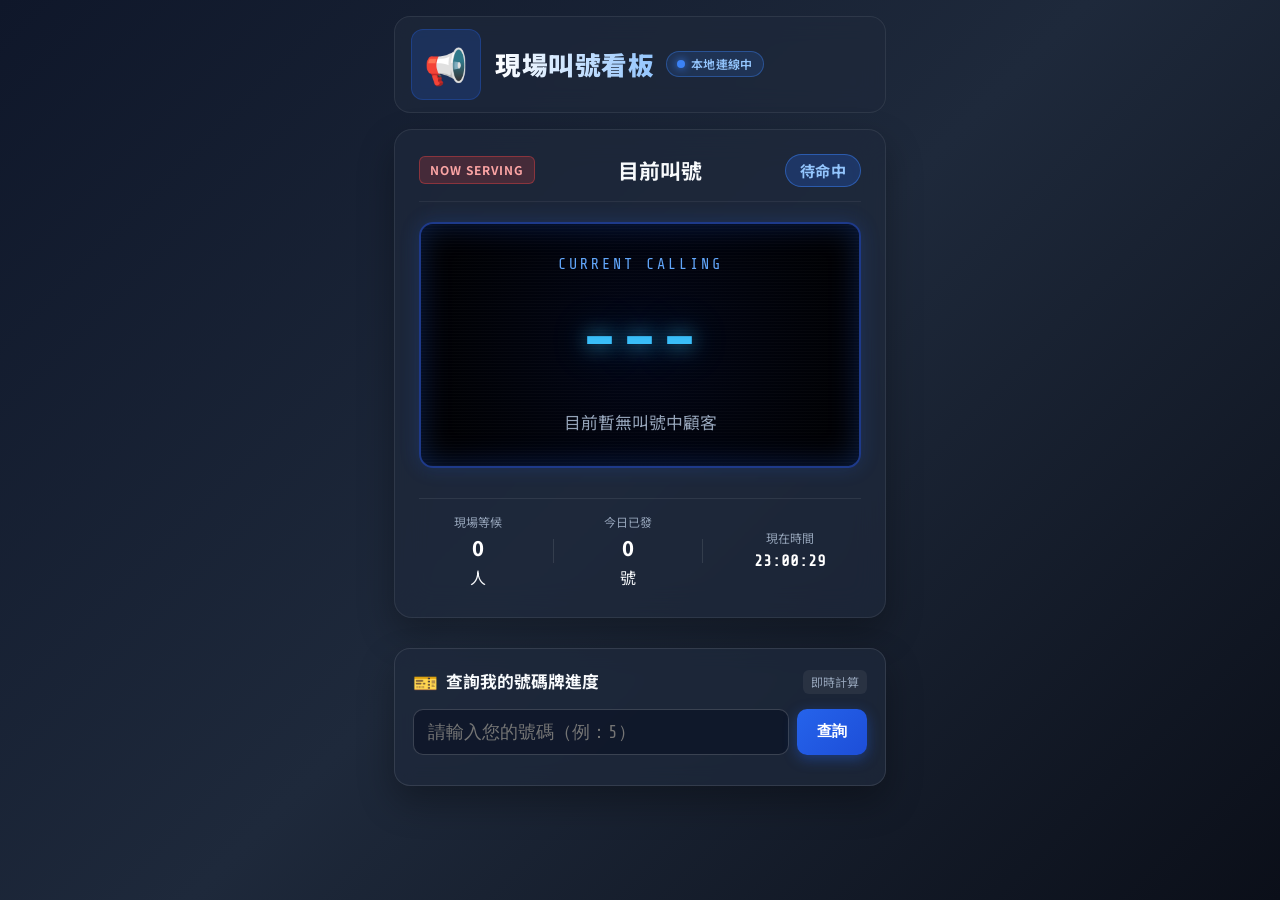
==== index.html @ e1ebf1fd "clean(ui): rename to 發號碼牌, remove customer audio, and clean footer" ====
<!DOCTYPE html>
<html lang="zh-TW">
<head>
  <meta charset="UTF-8">
  <meta name="viewport" content="width=device-width, initial-scale=1.0, maximum-scale=1.0, user-scalable=no">
  <meta http-equiv="Cache-Control" content="no-cache, no-store, must-revalidate">
  <meta http-equiv="Pragma" content="no-cache">
  <meta http-equiv="Expires" content="0">
  <title>現場叫號看板</title>
  <link rel="stylesheet" href="style.css?v=2.7">
  <link rel="preconnect" href="https://fonts.googleapis.com">
  <link rel="preconnect" href="https://fonts.gstatic.com" crossorigin>
  <link href="https://fonts.googleapis.com/css2?family=Noto+Sans+TC:wght@400;500;700;900&family=Share+Tech+Mono&display=swap" rel="stylesheet">
</head>
<body class="customer-mobile-page">
  <div class="mobile-app-container">
    <!-- 頂部手機資訊列 -->
    <header class="mobile-header">
      <div class="brand">
        <span class="icon">📢</span>
        <div>
          <div class="brand-title-wrap">
            <h1>現場叫號看板</h1>
            <span class="cloud-sync-badge local" id="cloudSyncBadge"><span class="dot"></span> 連線中</span>
          </div>
        </div>
      </div>
    </header>

    <main class="mobile-main">
      <!-- 現場叫號看板 (Now Serving) -->
      <section class="card display-card mobile-display-card">
        <div class="card-header">
          <span class="badge pulse">NOW SERVING</span>
          <h2>目前叫號</h2>
          <span id="activeCounterBadge" class="counter-pill">1 號櫃檯</span>
        </div>

        <div class="display-board">
          <div class="label-current">CURRENT CALLING</div>
          <div class="calling-number-wrap">
            <span id="currentNumberDisplay" class="calling-number">---</span>
          </div>
          <div class="display-subtext" id="displaySubtext">目前暫無叫號中顧客</div>
        </div>

        <div class="queue-stats-row">
          <div class="stat-pill">
            <span class="stat-p-label">現場等候</span>
            <span class="stat-p-val" id="waitingCountDisplay">0</span>
            <span class="stat-p-unit">人</span>
          </div>
          <div class="stat-p-divider"></div>
          <div class="stat-pill">
            <span class="stat-p-label">今日已發</span>
            <span class="stat-p-val" id="totalIssuedDisplay">0</span>
            <span class="stat-p-unit">號</span>
          </div>
          <div class="stat-p-divider"></div>
          <div class="stat-pill">
            <span class="stat-p-label">現在時間</span>
            <span class="stat-p-val font-mono" id="liveClock">00:00:00</span>
          </div>
        </div>
      </section>

      <!-- 顧客輸入自己的號碼牌，即時計算前面還差幾個人 -->
      <section class="card my-check-card" style="margin-top: 14px; padding: 18px; border-radius: 16px; background: rgba(30, 41, 59, 0.75); backdrop-filter: blur(10px); border: 1.5px solid rgba(255, 255, 255, 0.1);">
        <div style="display: flex; align-items: center; justify-content: space-between; margin-bottom: 12px;">
          <div style="display: flex; align-items: center; gap: 8px;">
            <span style="font-size: 1.25rem;">🎫</span>
            <h3 style="font-size: 1.05rem; font-weight: 700; color: #f8fafc; margin: 0;">查詢我的號碼牌進度</h3>
          </div>
          <span style="font-size: 0.75rem; color: #94a3b8; background: rgba(255,255,255,0.06); padding: 3px 8px; border-radius: 6px;">即時計算</span>
        </div>

        <div style="display: flex; gap: 8px; margin-bottom: 12px;">
          <input type="number" id="myNumberInput" placeholder="請輸入您的號碼（例：5）" min="1" max="999"
            style="flex: 1; padding: 12px 14px; border-radius: 10px; border: 1.5px solid rgba(255, 255, 255, 0.18); background: rgba(15, 23, 42, 0.85); color: #fff; font-size: 1.1rem; font-family: 'Share Tech Mono', monospace; outline: none; box-sizing: border-box;">
          <button id="checkMyNumberBtn" class="pill-btn highlight-link" style="padding: 0 20px; font-weight: 700; font-size: 0.95rem; white-space: nowrap; border-radius: 10px; background: #2563eb; color: #fff; border: none; cursor: pointer;">
            查詢
          </button>
          <button id="clearMyNumberBtn" class="pill-btn hidden" style="padding: 0 12px; font-size: 0.85rem; white-space: nowrap; border-radius: 10px; background: rgba(255,255,255,0.1); color: #94a3b8; border: none; cursor: pointer;">
            清除
          </button>
        </div>

        <!-- 計算結果即時顯示區 -->
        <div id="myResultBox" class="hidden" style="border-radius: 12px; padding: 14px 16px; text-align: center; transition: all 0.25s ease;">
          <div id="myResultMainText" style="font-size: 1.2rem; font-weight: 900; margin-bottom: 4px; letter-spacing: 0.5px;"></div>
          <div id="myResultSubText" style="font-size: 0.85rem; opacity: 0.9;"></div>
        </div>
      </section>
    </main>
  </div>

  <script src="config.js?v=2.7"></script>
  <script src="shared.js?v=2.7"></script>
  <script src="customer.js?v=2.7"></script>
</body>
</html>
---- style.css ----
/* 全域樣式與變數 */
:root {
  --primary: #2563eb;
  --primary-hover: #1d4ed8;
  --primary-glow: rgba(37, 99, 235, 0.4);
  --success: #10b981;
  --success-hover: #059669;
  --success-glow: rgba(16, 185, 129, 0.3);
  --warning: #f59e0b;
  --danger: #ef4444;
  --danger-hover: #dc2626;
  --bg-gradient: linear-gradient(135deg, #0f172a 0%, #1e293b 50%, #0b0f19 100%);
  --card-bg: rgba(30, 41, 59, 0.7);
  --card-border: rgba(255, 255, 255, 0.08);
  --text-main: #f8fafc;
  --text-muted: #94a3b8;
  --border-radius: 18px;
  --transition: all 0.25s cubic-bezier(0.4, 0, 0.2, 1);
  --font-sans: 'Noto Sans TC', system-ui, -apple-system, sans-serif;
  --font-digital: 'Share Tech Mono', monospace;
}

* {
  box-sizing: border-box;
  margin: 0;
  padding: 0;
}

body {
  font-family: var(--font-sans);
  background: var(--bg-gradient);
  background-attachment: fixed;
  color: var(--text-main);
  min-height: 100vh;
  display: flex;
  flex-direction: column;
  line-height: 1.5;
  -webkit-font-smoothing: antialiased;
}

.app-container {
  max-width: 1200px;
  margin: 0 auto;
  width: 100%;
  padding: 24px;
  display: flex;
  flex-direction: column;
  gap: 24px;
}

/* 頂部導航 */
.header {
  display: flex;
  justify-content: space-between;
  align-items: center;
  flex-wrap: wrap;
  gap: 16px;
  padding: 16px 24px;
  background: var(--card-bg);
  backdrop-filter: blur(12px);
  border-radius: var(--border-radius);
  border: 1px solid var(--card-border);
  box-shadow: 0 10px 25px rgba(0, 0, 0, 0.25);
}

.brand {
  display: flex;
  align-items: center;
  gap: 14px;
}

.brand .icon {
  font-size: 2.2rem;
  background: rgba(37, 99, 235, 0.2);
  padding: 8px 12px;
  border-radius: 12px;
  border: 1px solid rgba(37, 99, 235, 0.3);
}

.brand h1 {
  font-size: 1.6rem;
  font-weight: 900;
  letter-spacing: 0.5px;
  background: linear-gradient(90deg, #ffffff, #93c5fd);
  -webkit-background-clip: text;
  -webkit-text-fill-color: transparent;
}

.brand .subtitle {
  font-size: 0.85rem;
  color: var(--text-muted);
}

.header-controls {
  display: flex;
  align-items: center;
  gap: 10px;
  flex-wrap: wrap;
}

.pill-btn {
  background: rgba(255, 255, 255, 0.08);
  border: 1px solid rgba(255, 255, 255, 0.12);
  color: var(--text-main);
  padding: 8px 16px;
  border-radius: 9999px;
  font-size: 0.9rem;
  font-weight: 500;
  cursor: pointer;
  display: inline-flex;
  align-items: center;
  gap: 6px;
  transition: var(--transition);
}

.pill-btn:hover {
  background: rgba(255, 255, 255, 0.16);
  transform: translateY(-2px);
}

.pill-btn.active {
  background: rgba(37, 99, 235, 0.3);
  border-color: rgba(96, 165, 250, 0.5);
  color: #93c5fd;
}

.pill-btn.danger {
  color: #fca5a5;
  border-color: rgba(239, 68, 68, 0.3);
}

.pill-btn.danger:hover {
  background: rgba(239, 68, 68, 0.2);
}

/* 主儀表板卡片網格 */
.dashboard-grid {
  display: grid;
  grid-template-columns: 1.2fr 1fr;
  gap: 24px;
}

@media (max-width: 860px) {
  .dashboard-grid {
    grid-template-columns: 1fr;
  }
}

.card {
  background: var(--card-bg);
  backdrop-filter: blur(16px);
  border: 1px solid var(--card-border);
  border-radius: var(--border-radius);
  padding: 24px;
  box-shadow: 0 16px 36px rgba(0, 0, 0, 0.3);
  display: flex;
  flex-direction: column;
}

.card-header {
  display: flex;
  align-items: center;
  justify-content: space-between;
  margin-bottom: 20px;
  border-bottom: 1px solid rgba(255, 255, 255, 0.06);
  padding-bottom: 14px;
}

.card-header h2 {
  font-size: 1.3rem;
  font-weight: 700;
}

.badge {
  font-size: 0.75rem;
  font-weight: 700;
  padding: 4px 10px;
  border-radius: 6px;
  letter-spacing: 1px;
}

.badge.pulse {
  background: rgba(239, 68, 68, 0.2);
  color: #fca5a5;
  border: 1px solid rgba(239, 68, 68, 0.4);
  animation: pulse 2s infinite;
}

.badge.info {
  background: rgba(59, 130, 246, 0.2);
  color: #93c5fd;
  border: 1px solid rgba(59, 130, 246, 0.4);
}

@keyframes pulse {
  0%, 100% { opacity: 1; transform: scale(1); }
  50% { opacity: 0.7; transform: scale(0.96); }
}

.counter-select-wrap {
  display: flex;
  align-items: center;
  gap: 6px;
  font-size: 0.9rem;
  color: var(--text-muted);
}

.counter-select-wrap select {
  background: rgba(15, 23, 42, 0.8);
  border: 1px solid rgba(255, 255, 255, 0.15);
  color: #fff;
  padding: 4px 10px;
  border-radius: 8px;
  font-size: 0.85rem;
  outline: none;
  cursor: pointer;
}

/* 核心 2: 叫號大看板 */
.display-board {
  background: radial-gradient(circle at center, #020617 0%, #000000 100%);
  border: 2px solid #1e3a8a;
  box-shadow: inset 0 0 30px rgba(37, 99, 235, 0.3), 0 0 20px rgba(37, 99, 235, 0.2);
  border-radius: 14px;
  padding: 30px 20px;
  text-align: center;
  margin-bottom: 20px;
  position: relative;
  overflow: hidden;
}

.display-board::after {
  content: "";
  position: absolute;
  top: 0; left: 0; right: 0; bottom: 0;
  background: repeating-linear-gradient(
    0deg,
    rgba(255, 255, 255, 0.02) 0px,
    rgba(255, 255, 255, 0.02) 1px,
    transparent 1px,
    transparent 3px
  );
  pointer-events: none;
}

.label-current {
  font-family: var(--font-digital);
  font-size: 0.95rem;
  color: #60a5fa;
  letter-spacing: 3px;
  margin-bottom: 6px;
}

.calling-number-wrap {
  display: flex;
  align-items: center;
  justify-content: center;
  min-height: 120px;
}

.calling-number {
  font-family: var(--font-digital);
  font-size: 5.5rem;
  font-weight: 900;
  color: #38bdf8;
  text-shadow: 0 0 20px rgba(56, 189, 248, 0.8), 0 0 40px rgba(56, 189, 248, 0.4);
  letter-spacing: 4px;
  transition: transform 0.2s ease;
}

.calling-number.flash {
  animation: numFlash 0.6s ease;
}

@keyframes numFlash {
  0% { transform: scale(0.8); opacity: 0.2; }
  50% { transform: scale(1.15); color: #fbbf24; text-shadow: 0 0 30px #fbbf24; }
  100% { transform: scale(1); opacity: 1; }
}

.display-subtext {
  font-size: 1.05rem;
  color: #94a3b8;
  margin-top: 8px;
}

.display-subtext.highlight {
  color: #34d399;
  font-weight: 700;
}

.call-actions {
  display: grid;
  grid-template-columns: 1fr 1.3fr 1.5fr;
  gap: 12px;
  margin-top: auto;
}

.action-btn {
  padding: 12px 14px;
  border-radius: 12px;
  font-size: 1rem;
  font-weight: 700;
  cursor: pointer;
  border: none;
  transition: var(--transition);
  display: flex;
  align-items: center;
  justify-content: center;
  gap: 6px;
}

.action-btn:hover {
  transform: translateY(-2px);
}

.action-btn.primary {
  background: linear-gradient(135deg, #2563eb, #1d4ed8);
  color: #fff;
  box-shadow: 0 4px 15px var(--primary-glow);
}

.action-btn.primary:hover {
  box-shadow: 0 6px 20px rgba(37, 99, 235, 0.6);
}

.action-btn.secondary {
  background: rgba(255, 255, 255, 0.08);
  color: var(--text-main);
  border: 1px solid rgba(255, 255, 255, 0.12);
}

.action-btn.repeat {
  background: linear-gradient(135deg, #d97706, #b45309);
  color: #fff;
}

/* 核心 1: 取號卡片 */
.live-clock {
  font-family: var(--font-digital);
  color: #38bdf8;
  font-size: 1.1rem;
}

.ticket-action-box {
  text-align: center;
  padding: 10px 0 20px;
}

.ticket-tip {
  color: var(--text-muted);
  font-size: 0.95rem;
  margin-bottom: 14px;
}

.btn-take-ticket {
  width: 100%;
  background: linear-gradient(135deg, #10b981 0%, #059669 100%);
  color: #ffffff;
  border: none;
  border-radius: 16px;
  padding: 24px 20px;
  cursor: pointer;
  display: flex;
  flex-direction: column;
  align-items: center;
  justify-content: center;
  box-shadow: 0 10px 28px var(--success-glow);
  transition: var(--transition);
  position: relative;
  overflow: hidden;
}

.btn-take-ticket::before {
  content: "";
  position: absolute;
  top: 0; left: -100%;
  width: 50%; height: 100%;
  background: linear-gradient(90deg, transparent, rgba(255,255,255,0.25), transparent);
  transform: skewX(-25deg);
  transition: 0.6s;
}

.btn-take-ticket:hover::before {
  left: 150%;
}

.btn-take-ticket:hover {
  transform: translateY(-3px) scale(1.02);
  box-shadow: 0 14px 34px rgba(16, 185, 129, 0.5);
}

.btn-take-ticket:active {
  transform: translateY(1px) scale(0.98);
}

.btn-take-ticket .btn-icon {
  font-size: 2.8rem;
  margin-bottom: 4px;
}

.btn-take-ticket .btn-text {
  font-size: 1.6rem;
  font-weight: 900;
  letter-spacing: 2px;
}

.btn-take-ticket .btn-subtext {
  font-size: 0.75rem;
  font-weight: 500;
  opacity: 0.85;
  letter-spacing: 1px;
}

/* 最近取號小票預覽 */
.last-ticket-preview {
  margin-top: auto;
  display: flex;
  gap: 16px;
  align-items: center;
  background: rgba(15, 23, 42, 0.6);
  border: 1px solid rgba(255, 255, 255, 0.08);
  border-radius: 14px;
  padding: 14px 18px;
}

.ticket-stub {
  background: #ffffff;
  color: #0f172a;
  border-radius: 10px;
  padding: 10px 14px;
  text-align: center;
  min-width: 110px;
  box-shadow: 0 4px 12px rgba(0, 0, 0, 0.2);
  position: relative;
}

.stub-header {
  font-size: 0.65rem;
  font-weight: 700;
  color: #059669;
}

.stub-number {
  font-family: var(--font-digital);
  font-size: 2.2rem;
  font-weight: 900;
  color: #0f172a;
  line-height: 1.1;
}

.stub-time {
  font-size: 0.7rem;
  color: #64748b;
}

.queue-summary {
  display: flex;
  flex: 1;
  justify-content: space-around;
  text-align: center;
}

.stat-item .stat-label {
  display: block;
  font-size: 0.8rem;
  color: var(--text-muted);
}

.stat-item .stat-val {
  font-size: 1.8rem;
  font-weight: 900;
  color: #f8fafc;
}

/* 核心 3: 等候與處理清單 */
.queue-section {
  background: var(--card-bg);
  backdrop-filter: blur(16px);
  border: 1px solid var(--card-border);
  border-radius: var(--border-radius);
  padding: 24px;
  box-shadow: 0 16px 36px rgba(0, 0, 0, 0.3);
}

.section-title-bar {
  display: flex;
  justify-content: space-between;
  align-items: center;
  flex-wrap: wrap;
  gap: 16px;
  border-bottom: 1px solid rgba(255, 255, 255, 0.08);
  padding-bottom: 16px;
  margin-bottom: 20px;
}

.section-title-bar h3 {
  font-size: 1.3rem;
  font-weight: 700;
}

.section-hint {
  font-size: 0.9rem;
  color: var(--text-muted);
  margin-top: 4px;
}

.highlight-text {
  color: #34d399;
  text-decoration: underline;
  text-underline-offset: 3px;
}

.filter-tabs {
  display: flex;
  background: rgba(15, 23, 42, 0.7);
  padding: 4px;
  border-radius: 12px;
  border: 1px solid rgba(255, 255, 255, 0.08);
}

.tab-btn {
  background: transparent;
  border: none;
  color: var(--text-muted);
  padding: 8px 16px;
  border-radius: 8px;
  font-size: 0.9rem;
  font-weight: 600;
  cursor: pointer;
  transition: var(--transition);
}

.tab-btn.active {
  background: var(--primary);
  color: #fff;
  box-shadow: 0 4px 12px var(--primary-glow);
}

/* 號碼卡片網格 */
.queue-grid {
  display: grid;
  grid-template-columns: repeat(auto-fill, minmax(210px, 1fr));
  gap: 16px;
}

/* 號碼卡片 (核心重點：可點擊完成) */
.ticket-item-card {
  background: linear-gradient(135deg, rgba(30, 41, 59, 0.9) 0%, rgba(15, 23, 42, 0.9) 100%);
  border: 2px solid rgba(255, 255, 255, 0.1);
  border-radius: 14px;
  padding: 16px;
  cursor: pointer;
  position: relative;
  transition: var(--transition);
  display: flex;
  flex-direction: column;
  box-shadow: 0 6px 16px rgba(0, 0, 0, 0.2);
  user-select: none;
}

.ticket-item-card:hover {
  transform: translateY(-4px) scale(1.02);
  border-color: var(--success);
  box-shadow: 0 10px 24px rgba(16, 185, 129, 0.25);
}

.ticket-item-card:active {
  transform: scale(0.98);
}

/* 當前叫號中的卡片高亮 */
.ticket-item-card.is-current {
  border-color: #38bdf8;
  background: linear-gradient(135deg, rgba(30, 58, 138, 0.5) 0%, rgba(15, 23, 42, 0.9) 100%);
  box-shadow: 0 0 20px rgba(56, 189, 248, 0.35);
}

.ticket-item-card.is-current .ticket-badge-current {
  display: inline-block;
}

.ticket-badge-current {
  display: none;
  position: absolute;
  top: 10px;
  right: 10px;
  background: #0284c7;
  color: #fff;
  font-size: 0.7rem;
  font-weight: 700;
  padding: 2px 8px;
  border-radius: 999px;
  letter-spacing: 0.5px;
}

.card-num-row {
  display: flex;
  align-items: baseline;
  justify-content: space-between;
  margin-bottom: 8px;
}

.item-num {
  font-family: var(--font-digital);
  font-size: 2.6rem;
  font-weight: 900;
  color: #f8fafc;
  line-height: 1;
}

.item-wait-badge {
  font-size: 0.75rem;
  color: #fbbf24;
  background: rgba(251, 191, 36, 0.12);
  border: 1px solid rgba(251, 191, 36, 0.3);
  padding: 3px 8px;
  border-radius: 6px;
}

.item-time-info {
  font-size: 0.8rem;
  color: var(--text-muted);
  margin-bottom: 14px;
}

.click-to-finish-btn {
  margin-top: auto;
  width: 100%;
  padding: 8px 10px;
  background: rgba(16, 185, 129, 0.15);
  color: #34d399;
  border: 1px dashed rgba(16, 185, 129, 0.4);
  border-radius: 8px;
  font-size: 0.85rem;
  font-weight: 700;
  text-align: center;
  transition: var(--transition);
  display: flex;
  align-items: center;
  justify-content: center;
  gap: 6px;
}

.ticket-item-card:hover .click-to-finish-btn {
  background: var(--success);
  color: #ffffff;
  border-style: solid;
}

/* 空列表提示 */
.empty-notice {
  text-align: center;
  padding: 48px 20px;
  color: var(--text-muted);
}

.empty-notice .empty-icon {
  font-size: 3rem;
  margin-bottom: 12px;
}

/* 已完成表格 */
.hidden {
  display: none !important;
}

.completed-table-wrap {
  overflow-x: auto;
}

.completed-table {
  width: 100%;
  border-collapse: collapse;
  text-align: left;
}

.completed-table th {
  background: rgba(15, 23, 42, 0.7);
  color: var(--text-muted);
  font-size: 0.85rem;
  padding: 12px 16px;
  font-weight: 600;
}

.completed-table td {
  padding: 14px 16px;
  border-bottom: 1px solid rgba(255, 255, 255, 0.05);
  font-size: 0.95rem;
}

.completed-table tr:hover td {
  background: rgba(255, 255, 255, 0.02);
}

.num-tag {
  font-family: var(--font-digital);
  font-size: 1.3rem;
  font-weight: 700;
  color: #34d399;
}

.undo-btn {
  background: rgba(255, 255, 255, 0.08);
  border: 1px solid rgba(255, 255, 255, 0.15);
  color: #cbd5e1;
  padding: 4px 10px;
  border-radius: 6px;
  font-size: 0.8rem;
  cursor: pointer;
  transition: var(--transition);
}

.undo-btn:hover {
  background: rgba(59, 130, 246, 0.3);
  color: #93c5fd;
  border-color: #3b82f6;
}

/* 彈窗樣式 */
.modal-overlay {
  position: fixed;
  top: 0; left: 0; right: 0; bottom: 0;
  background: rgba(0, 0, 0, 0.7);
  backdrop-filter: blur(8px);
  display: flex;
  align-items: center;
  justify-content: center;
  z-index: 1000;
  animation: fadeIn 0.2s ease;
}

.modal-card {
  background: #ffffff;
  color: #0f172a;
  border-radius: 20px;
  padding: 32px 40px;
  text-align: center;
  max-width: 360px;
  width: 90%;
  box-shadow: 0 20px 50px rgba(0, 0, 0, 0.5);
  animation: popUp 0.3s cubic-bezier(0.175, 0.885, 0.32, 1.275);
}

.modal-number {
  font-family: var(--font-digital);
  font-size: 4.5rem;
  font-weight: 900;
  color: #0f172a;
  margin: 10px 0;
  letter-spacing: 2px;
}

.modal-desc {
  font-size: 1rem;
  color: #64748b;
}

.modal-meta {
  font-size: 0.9rem;
  color: #059669;
  font-weight: 600;
  margin-bottom: 20px;
}

.modal-btn {
  background: #0f172a;
  color: #ffffff;
  border: none;
  padding: 12px 28px;
  border-radius: 10px;
  font-size: 1rem;
  font-weight: 700;
  cursor: pointer;
  width: 100%;
}

.modal-btn:hover {
  background: #1e293b;
}

@keyframes fadeIn {
  from { opacity: 0; }
  to { opacity: 1; }
}

@keyframes popUp {
  from { transform: scale(0.8); opacity: 0; }
  to { transform: scale(1); opacity: 1; }
}

/* 頁尾 */
.footer {
  text-align: center;
  padding: 16px;
  font-size: 0.85rem;
  color: var(--text-muted);
  border-top: 1px solid rgba(255, 255, 255, 0.05);
}

/* =======================================================
 * 分離顧客端與管理端專屬樣式 (Customer & Admin Separate Styles)
 * ======================================================= */

/* 亮色突顯按鈕與連結 */
.highlight-link {
  background: linear-gradient(135deg, #2563eb, #1d4ed8) !important;
  color: #ffffff !important;
  border-color: #3b82f6 !important;
  text-decoration: none;
  box-shadow: 0 4px 14px rgba(37, 99, 235, 0.4);
}

.highlight-link:hover {
  background: linear-gradient(135deg, #1d4ed8, #1e40af) !important;
  transform: translateY(-2px);
  box-shadow: 0 6px 20px rgba(37, 99, 235, 0.6);
}

/* 櫃檯徽章 */
.counter-badge-wrap {
  display: flex;
  align-items: center;
}

.counter-pill {
  background: rgba(37, 99, 235, 0.25);
  border: 1px solid rgba(59, 130, 246, 0.5);
  color: #93c5fd;
  font-size: 0.95rem;
  font-weight: 700;
  padding: 4px 14px;
  border-radius: 9999px;
  letter-spacing: 0.5px;
}

.customer-board-footer {
  margin-top: 16px;
  padding-top: 14px;
  border-top: 1px dashed rgba(255, 255, 255, 0.1);
  text-align: center;
}

.footer-tip {
  font-size: 0.88rem;
  color: #94a3b8;
  letter-spacing: 0.3px;
}

/* 顧客端唯讀卡片 */
.ticket-item-card.customer-view {
  cursor: default;
  transform: none !important;
}

.ticket-item-card.customer-view:hover {
  border-color: var(--card-border);
  box-shadow: 0 4px 15px rgba(0, 0, 0, 0.15);
}

.ticket-item-card.customer-view.is-current {
  border-color: #3b82f6;
  box-shadow: 0 0 20px rgba(37, 99, 235, 0.35);
}

.customer-card-status {
  margin-top: 10px;
  font-size: 0.85rem;
  font-weight: 600;
  color: #60a5fa;
  text-align: center;
  padding: 6px;
  background: rgba(37, 99, 235, 0.1);
  border-radius: 8px;
}

.ticket-item-card.customer-view.is-current .customer-card-status {
  color: #34d399;
  background: rgba(16, 185, 129, 0.15);
  animation: pulse 1.5s infinite;
}

/* 管理端頂部數據條 */
.admin-stats-bar {
  display: grid;
  grid-template-columns: repeat(auto-fit, minmax(200px, 1fr));
  gap: 16px;
}

.stat-badge-card {
  background: var(--card-bg);
  backdrop-filter: blur(12px);
  border: 1px solid var(--card-border);
  border-radius: 14px;
  padding: 16px 20px;
  display: flex;
  align-items: baseline;
  gap: 8px;
  position: relative;
  overflow: hidden;
}

.stat-badge-card::before {
  content: '';
  position: absolute;
  left: 0; top: 0; bottom: 0;
  width: 5px;
}

.stat-badge-card.waiting-stat::before { background: #3b82f6; }
.stat-badge-card.issued-stat::before { background: #f59e0b; }
.stat-badge-card.completed-stat::before { background: #10b981; }

.stat-badge-title {
  font-size: 0.85rem;
  color: var(--text-muted);
  font-weight: 500;
  flex: 1;
}

.stat-badge-num {
  font-family: var(--font-digital);
  font-size: 2.2rem;
  font-weight: 900;
  color: #ffffff;
}

.stat-badge-unit {
  font-size: 0.85rem;
  color: var(--text-muted);
}

/* 管理端叫號操作台 */
.admin-calling-card {
  display: flex;
  flex-direction: column;
}

.admin-calling-body {
  display: grid;
  grid-template-columns: 1fr 1fr;
  gap: 24px;
  align-items: center;
  padding: 24px 0 10px;
}

@media (max-width: 800px) {
  .admin-calling-body {
    grid-template-columns: 1fr;
  }
}

.admin-num-box {
  background: rgba(15, 23, 42, 0.8);
  border: 1px solid rgba(255, 255, 255, 0.08);
  border-radius: 16px;
  padding: 24px;
  text-align: center;
}

.admin-status-text {
  margin-top: 10px;
  font-size: 0.95rem;
  color: var(--text-muted);
}

.admin-status-text.active {
  color: #60a5fa;
  font-weight: 600;
}

.admin-actions-grid {
  display: grid;
  grid-template-columns: 1fr 1fr;
  gap: 14px;
}

.simple-three-actions {
  display: grid;
  grid-template-columns: repeat(3, 1fr);
  gap: 16px;
}

.action-btn.primary-issue {
  background: linear-gradient(135deg, #2563eb, #1d4ed8);
  color: #ffffff;
  border: 1px solid rgba(255, 255, 255, 0.2);
  padding: 16px 12px;
  cursor: pointer;
  border-radius: 12px;
  transition: all 0.25s ease;
}

.action-btn.primary-issue:hover {
  background: linear-gradient(135deg, #1d4ed8, #1e40af);
  box-shadow: 0 0 20px rgba(37, 99, 235, 0.5);
  transform: translateY(-2px);
}

.action-btn.repeat {
  background: linear-gradient(135deg, #d97706, #b45309);
  color: #ffffff;
  border: 1px solid rgba(255, 255, 255, 0.2);
  padding: 16px 12px;
  cursor: pointer;
  border-radius: 12px;
  transition: all 0.25s ease;
}

.action-btn.repeat:hover {
  background: linear-gradient(135deg, #b45309, #92400e);
  box-shadow: 0 0 20px rgba(217, 119, 6, 0.5);
  transform: translateY(-2px);
}

.action-btn.call-next-accent {
  background: linear-gradient(135deg, #10b981, #059669);
  color: #ffffff;
  font-weight: 800;
  border: 1px solid rgba(255, 255, 255, 0.25);
  padding: 16px 12px;
  cursor: pointer;
  border-radius: 12px;
  transition: all 0.25s ease;
}

.action-btn.call-next-accent:hover {
  background: linear-gradient(135deg, #059669, #047857);
  box-shadow: 0 0 24px rgba(16, 185, 129, 0.6);
  transform: translateY(-2px);
}

.action-btn .btn-title {
  display: block;
  font-size: 1.25rem;
  font-weight: 800;
  margin-bottom: 2px;
}

.action-btn .btn-sub {
  display: block;
  font-size: 0.8rem;
  opacity: 0.85;
}

@media (max-width: 768px) {
  .simple-three-actions {
    grid-template-columns: 1fr;
  }
}

/* 管理端等候卡片操作按鈕 */
.admin-card-actions {
  display: grid;
  grid-template-columns: 1fr 1fr;
  gap: 8px;
  margin-top: 12px;
}

.call-this-btn {
  background: rgba(245, 158, 11, 0.15);
  border: 1px solid rgba(245, 158, 11, 0.4);
  color: #fbbf24;
  padding: 8px 10px;
  border-radius: 8px;
  font-size: 0.85rem;
  font-weight: 700;
  cursor: pointer;
  transition: var(--transition);
}

.call-this-btn:hover {
  background: #f59e0b;
  color: #0f172a;
}

.ticket-item-card.admin-interactive {
  cursor: pointer;
}

.ticket-item-card.admin-interactive:hover {
  border-color: rgba(16, 185, 129, 0.5);
  box-shadow: 0 6px 20px rgba(16, 185, 129, 0.2);
}

/* 標題與即時同步燈號 */
.brand-title-wrap {
  display: flex;
  align-items: center;
  gap: 12px;
  flex-wrap: wrap;
}

.cloud-sync-badge {
  display: inline-flex;
  align-items: center;
  gap: 6px;
  padding: 3px 10px;
  border-radius: 9999px;
  font-size: 0.75rem;
  font-weight: 600;
  letter-spacing: 0.3px;
  border: 1px solid transparent;
  transition: var(--transition);
}

.cloud-sync-badge .dot {
  width: 8px;
  height: 8px;
  border-radius: 50%;
  display: inline-block;
}

.cloud-sync-badge.connected {
  background: rgba(16, 185, 129, 0.15);
  border-color: rgba(16, 185, 129, 0.4);
  color: #34d399;
}

.cloud-sync-badge.connected .dot {
  background: #10b981;
  box-shadow: 0 0 8px #10b981;
  animation: pulse 1.5s infinite;
}

.cloud-sync-badge.local {
  background: rgba(59, 130, 246, 0.15);
  border-color: rgba(59, 130, 246, 0.4);
  color: #93c5fd;
}

.cloud-sync-badge.local .dot {
  background: #3b82f6;
  box-shadow: 0 0 8px #3b82f6;
}

/* 管理端頂部數據與工具列 */
.admin-top-toolbar {
  display: flex;
  flex-direction: column;
  gap: 16px;
}

.admin-data-actions {
  display: flex;
  align-items: center;
  gap: 10px;
  flex-wrap: wrap;
  padding: 12px 18px;
  background: rgba(15, 23, 42, 0.6);
  border: 1px solid var(--card-border);
  border-radius: 14px;
}

/* =======================================================
 * 顧客手機查號專屬樣式 (Mobile Customer Queue Styles)
 * ======================================================= */

.mobile-app-container {
  max-width: 520px;
  margin: 0 auto;
  width: 100%;
  padding: 16px 14px 40px;
  display: flex;
  flex-direction: column;
  gap: 16px;
}

.mobile-header {
  display: flex;
  justify-content: space-between;
  align-items: center;
  padding: 12px 16px;
  background: var(--card-bg);
  backdrop-filter: blur(12px);
  border-radius: 16px;
  border: 1px solid var(--card-border);
}

.mini-btn {
  padding: 6px 10px !important;
  font-size: 0.8rem !important;
}

.mobile-main {
  display: flex;
  flex-direction: column;
  gap: 16px;
}

/* 我的號碼牌卡片 */
.my-ticket-section {
  background: linear-gradient(145deg, rgba(30, 41, 59, 0.9), rgba(15, 23, 42, 0.95));
  border: 1.5px solid rgba(59, 130, 246, 0.3);
  border-radius: 20px;
  padding: 20px;
  box-shadow: 0 10px 30px rgba(0, 0, 0, 0.35);
}

.ticket-entry-box {
  text-align: center;
  padding: 10px 4px;
}

.ticket-prompt-icon {
  font-size: 3rem;
  margin-bottom: 8px;
}

.ticket-entry-box h3 {
  font-size: 1.25rem;
  font-weight: 800;
  color: #ffffff;
  margin-bottom: 6px;
}

.ticket-subprompt {
  font-size: 0.88rem;
  color: var(--text-muted);
  margin-bottom: 16px;
}

.btn-take-ticket-mobile {
  width: 100%;
  padding: 16px;
  border-radius: 14px;
  border: none;
  background: linear-gradient(135deg, #2563eb, #1d4ed8);
  color: #ffffff;
  font-size: 1.15rem;
  font-weight: 800;
  display: flex;
  align-items: center;
  justify-content: center;
  gap: 10px;
  cursor: pointer;
  box-shadow: 0 8px 24px rgba(37, 99, 235, 0.45);
  transition: var(--transition);
}

.btn-take-ticket-mobile:active {
  transform: scale(0.97);
}

.manual-ticket-wrap {
  margin-top: 18px;
  padding-top: 16px;
  border-top: 1px dashed rgba(255, 255, 255, 0.1);
  font-size: 0.85rem;
  color: var(--text-muted);
}

.manual-ticket-wrap .input-row {
  display: flex;
  gap: 8px;
  margin-top: 8px;
  justify-content: center;
}

.manual-ticket-wrap input {
  background: rgba(15, 23, 42, 0.8);
  border: 1px solid rgba(255, 255, 255, 0.2);
  border-radius: 10px;
  color: #ffffff;
  padding: 8px 12px;
  font-size: 1rem;
  width: 110px;
  text-align: center;
  font-family: var(--font-digital);
  font-weight: 700;
}

/* 已領取號碼展示 */
.my-ticket-card {
  display: flex;
  flex-direction: column;
  gap: 14px;
}

.my-ticket-header {
  display: flex;
  justify-content: space-between;
  align-items: center;
}

.my-ticket-label {
  font-size: 0.85rem;
  font-weight: 700;
  color: #93c5fd;
  letter-spacing: 0.5px;
  text-transform: uppercase;
}

.link-cancel-btn {
  background: none;
  border: none;
  color: #94a3b8;
  font-size: 0.8rem;
  text-decoration: underline;
  cursor: pointer;
}

.my-ticket-number-wrap {
  text-align: center;
  padding: 4px 0;
}

.my-number-text {
  font-family: var(--font-digital);
  font-size: 4.8rem;
  font-weight: 900;
  color: #60a5fa;
  letter-spacing: 2px;
  line-height: 1;
  text-shadow: 0 0 30px rgba(96, 165, 250, 0.5);
}

/* 狀態通知盒 */
.my-status-box {
  display: flex;
  align-items: center;
  gap: 14px;
  padding: 14px 16px;
  border-radius: 14px;
  transition: var(--transition);
}

.status-indicator-icon {
  font-size: 2rem;
  flex-shrink: 0;
}

.status-main-title {
  font-size: 1.05rem;
  font-weight: 800;
  margin-bottom: 2px;
}

.status-desc {
  font-size: 0.85rem;
  opacity: 0.9;
}

/* 各狀態顏色 */
.my-status-box.waiting-status {
  background: rgba(37, 99, 235, 0.15);
  border: 1px solid rgba(59, 130, 246, 0.4);
  color: #93c5fd;
}

.my-status-box.calling-status {
  background: linear-gradient(135deg, rgba(245, 158, 11, 0.25), rgba(217, 119, 6, 0.35));
  border: 1.5px solid #f59e0b;
  color: #fbbf24;
  box-shadow: 0 0 25px rgba(245, 158, 11, 0.4);
  animation: pulse 1.2s infinite;
}

.my-status-box.calling-status .status-main-title {
  color: #ffffff;
  font-size: 1.2rem;
}

.my-status-box.done-status {
  background: rgba(16, 185, 129, 0.15);
  border: 1px solid rgba(16, 185, 129, 0.4);
  color: #34d399;
}

.my-status-box.passed-status {
  background: rgba(239, 68, 68, 0.15);
  border: 1px solid rgba(239, 68, 68, 0.4);
  color: #f87171;
}

/* 進度條 */
.my-ticket-progress-bar-wrap {
  width: 100%;
}

.progress-bar-track {
  width: 100%;
  height: 8px;
  background: rgba(255, 255, 255, 0.1);
  border-radius: 9999px;
  overflow: hidden;
}

.progress-bar-fill {
  height: 100%;
  background: linear-gradient(90deg, #3b82f6, #10b981);
  border-radius: 9999px;
  transition: width 0.5s ease;
}

/* 現場叫號看板 (手機縮小適配) */
.mobile-display-card .calling-number {
  font-size: 4.2rem;
}

.queue-stats-row {
  display: flex;
  justify-content: space-around;
  align-items: center;
  padding: 14px 10px 4px;
  margin-top: 10px;
  border-top: 1px solid rgba(255, 255, 255, 0.08);
}

.stat-pill {
  display: flex;
  flex-direction: column;
  align-items: center;
  gap: 2px;
}

.stat-p-label {
  font-size: 0.75rem;
  color: var(--text-muted);
}

.stat-p-val {
  font-size: 1.25rem;
  font-weight: 800;
  color: #ffffff;
}

.stat-p-divider {
  width: 1px;
  height: 24px;
  background: rgba(255, 255, 255, 0.1);
}

.font-mono {
  font-family: var(--font-digital);
  font-size: 1rem !important;
}

/* 隊列名單中標示「我的號碼」 */
.ticket-item-card.is-mine {
  border: 2px solid #f59e0b !important;
  background: rgba(245, 158, 11, 0.12) !important;
  box-shadow: 0 0 15px rgba(245, 158, 11, 0.3) !important;
}

.ticket-item-card.is-mine .ticket-badge-current {
  background: #f59e0b !important;
  color: #0f172a !important;
  font-weight: 800;
}
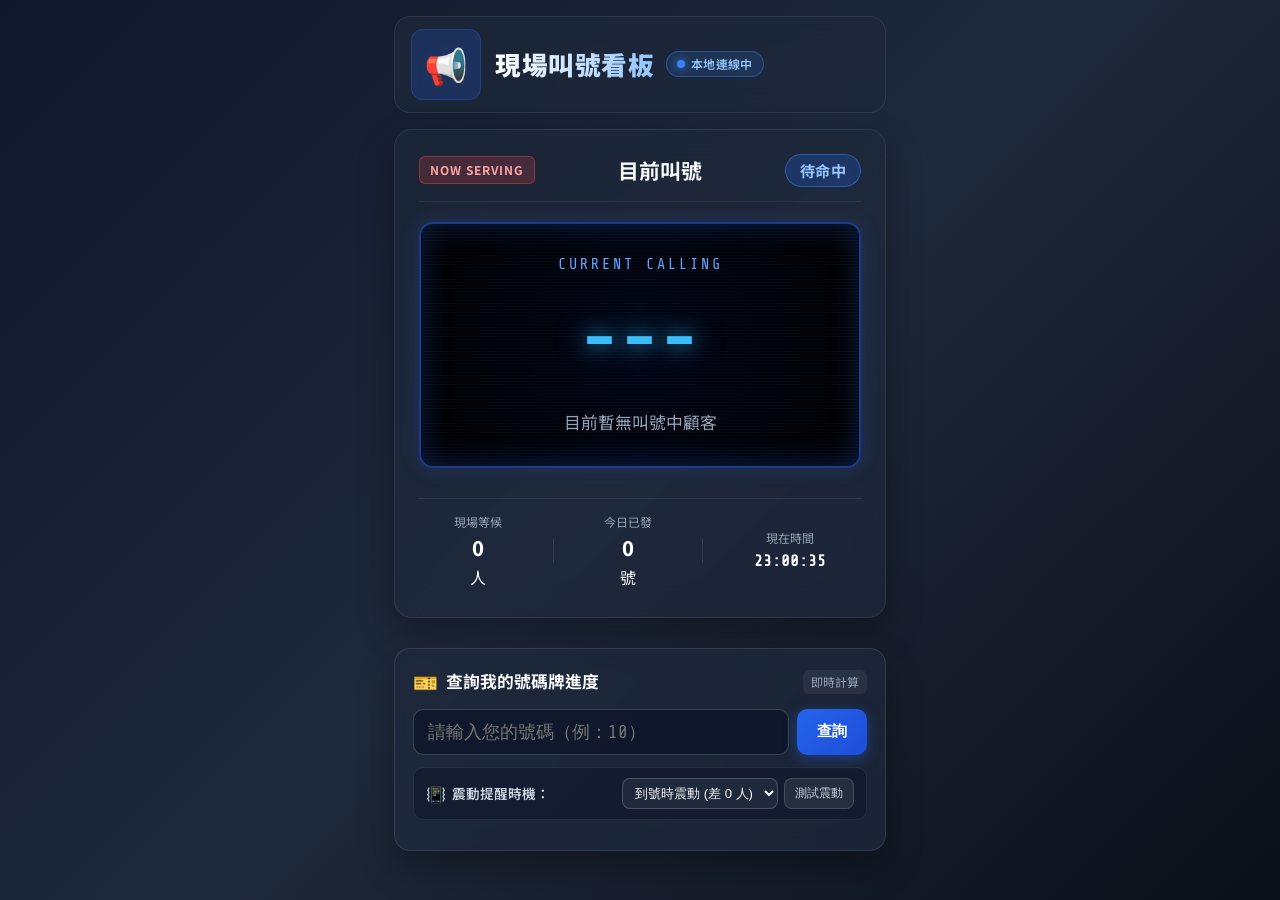
==== commit 8f517912: "feat(customer): add custom vibration timing selector and live vibration forecast" ====
--- a/index.html
+++ b/index.html
@@ -7,7 +7,7 @@
   <meta http-equiv="Pragma" content="no-cache">
   <meta http-equiv="Expires" content="0">
   <title>現場叫號看板</title>
-  <link rel="stylesheet" href="style.css?v=2.7">
+  <link rel="stylesheet" href="style.css?v=2.8">
   <link rel="preconnect" href="https://fonts.googleapis.com">
   <link rel="preconnect" href="https://fonts.gstatic.com" crossorigin>
   <link href="https://fonts.googleapis.com/css2?family=Noto+Sans+TC:wght@400;500;700;900&family=Share+Tech+Mono&display=swap" rel="stylesheet">
@@ -75,7 +75,7 @@
         </div>
 
         <div style="display: flex; gap: 8px; margin-bottom: 12px;">
-          <input type="number" id="myNumberInput" placeholder="請輸入您的號碼（例：5）" min="1" max="999"
+          <input type="number" id="myNumberInput" placeholder="請輸入您的號碼（例：10）" min="1" max="999"
             style="flex: 1; padding: 12px 14px; border-radius: 10px; border: 1.5px solid rgba(255, 255, 255, 0.18); background: rgba(15, 23, 42, 0.85); color: #fff; font-size: 1.1rem; font-family: 'Share Tech Mono', monospace; outline: none; box-sizing: border-box;">
           <button id="checkMyNumberBtn" class="pill-btn highlight-link" style="padding: 0 20px; font-weight: 700; font-size: 0.95rem; white-space: nowrap; border-radius: 10px; background: #2563eb; color: #fff; border: none; cursor: pointer;">
             查詢
@@ -85,17 +85,38 @@
           </button>
         </div>
 
+        <!-- 震動提醒時機設定 -->
+        <div class="vibrate-setting-row" style="background: rgba(15, 23, 42, 0.55); padding: 10px 12px; border-radius: 10px; border: 1px solid rgba(255, 255, 255, 0.08); margin-bottom: 12px; display: flex; align-items: center; justify-content: space-between; flex-wrap: wrap; gap: 8px;">
+          <div style="display: flex; align-items: center; gap: 6px;">
+            <span>📳</span>
+            <span style="font-size: 0.85rem; color: #cbd5e1; font-weight: 600;">震動提醒時機：</span>
+          </div>
+          <div style="display: flex; align-items: center; gap: 6px;">
+            <select id="vibrateTimingSelect" style="padding: 6px 8px; border-radius: 8px; border: 1px solid rgba(255, 255, 255, 0.2); background: #1e293b; color: #f8fafc; font-size: 0.82rem; outline: none;">
+              <option value="0">到號時震動 (差 0 人)</option>
+              <option value="1">提前 1 個人震動</option>
+              <option value="2">提前 2 個人震動</option>
+              <option value="3">提前 3 個人震動</option>
+              <option value="5">提前 5 個人震動</option>
+            </select>
+            <button id="testVibrateBtn" type="button" style="background: rgba(255,255,255,0.08); border: 1px solid rgba(255,255,255,0.15); color: #cbd5e1; border-radius: 8px; padding: 6px 10px; font-size: 0.78rem; cursor: pointer; white-space: nowrap;" title="測試手機震動">
+              測試震動
+            </button>
+          </div>
+        </div>
+
         <!-- 計算結果即時顯示區 -->
         <div id="myResultBox" class="hidden" style="border-radius: 12px; padding: 14px 16px; text-align: center; transition: all 0.25s ease;">
           <div id="myResultMainText" style="font-size: 1.2rem; font-weight: 900; margin-bottom: 4px; letter-spacing: 0.5px;"></div>
           <div id="myResultSubText" style="font-size: 0.85rem; opacity: 0.9;"></div>
+          <div id="myResultVibrateHint" style="font-size: 0.82rem; color: #93c5fd; margin-top: 8px; padding-top: 8px; border-top: 1px dashed rgba(255,255,255,0.15);"></div>
         </div>
       </section>
     </main>
   </div>
 
-  <script src="config.js?v=2.7"></script>
-  <script src="shared.js?v=2.7"></script>
-  <script src="customer.js?v=2.7"></script>
+  <script src="config.js?v=2.8"></script>
+  <script src="shared.js?v=2.8"></script>
+  <script src="customer.js?v=2.8"></script>
 </body>
 </html>
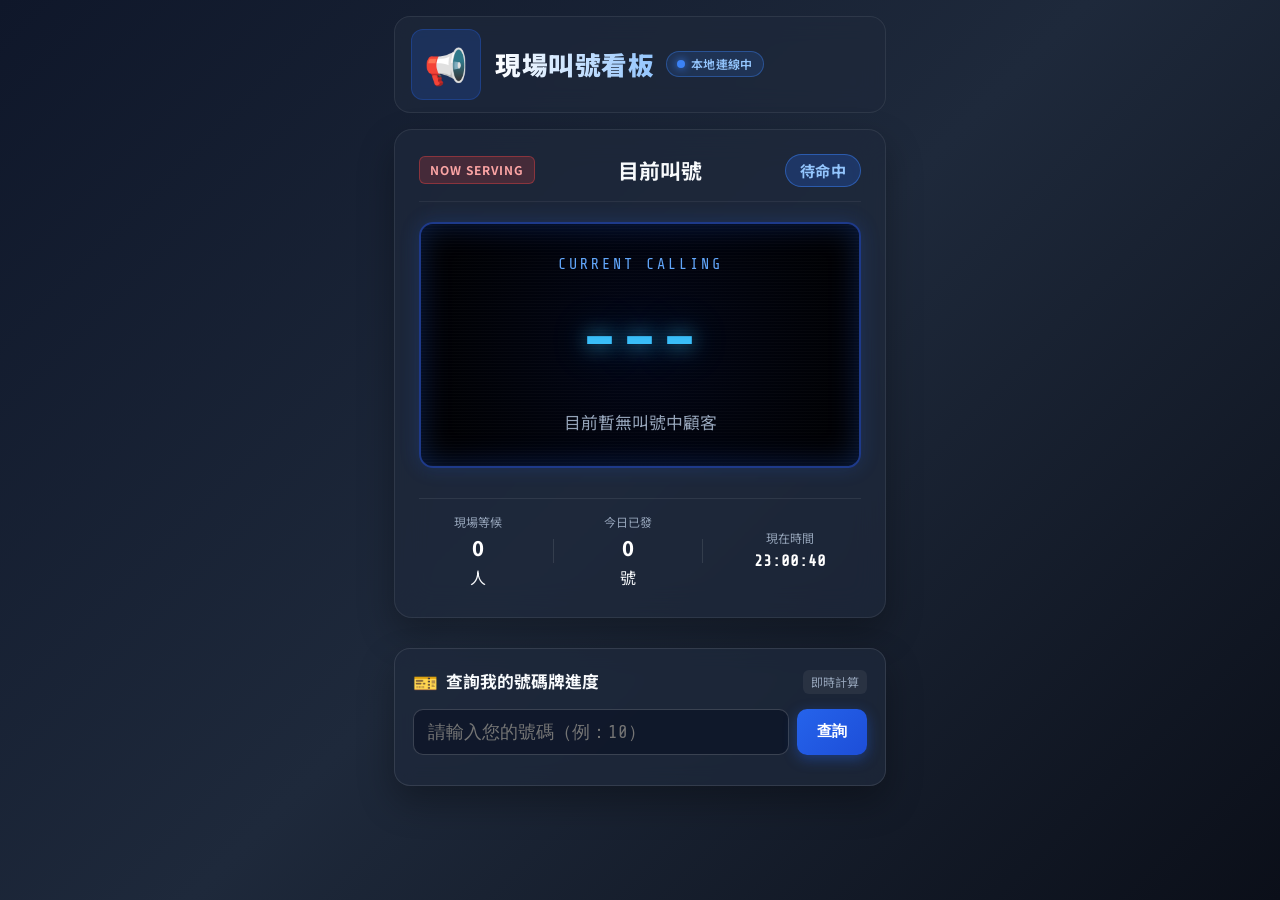
==== commit 59b840e1: "refactor(customer): simplify vibration alert to strictly trigger on ticket arrival" ====
--- a/index.html
+++ b/index.html
@@ -85,26 +85,6 @@
           </button>
         </div>
 
-        <!-- 震動提醒時機設定 -->
-        <div class="vibrate-setting-row" style="background: rgba(15, 23, 42, 0.55); padding: 10px 12px; border-radius: 10px; border: 1px solid rgba(255, 255, 255, 0.08); margin-bottom: 12px; display: flex; align-items: center; justify-content: space-between; flex-wrap: wrap; gap: 8px;">
-          <div style="display: flex; align-items: center; gap: 6px;">
-            <span>📳</span>
-            <span style="font-size: 0.85rem; color: #cbd5e1; font-weight: 600;">震動提醒時機：</span>
-          </div>
-          <div style="display: flex; align-items: center; gap: 6px;">
-            <select id="vibrateTimingSelect" style="padding: 6px 8px; border-radius: 8px; border: 1px solid rgba(255, 255, 255, 0.2); background: #1e293b; color: #f8fafc; font-size: 0.82rem; outline: none;">
-              <option value="0">到號時震動 (差 0 人)</option>
-              <option value="1">提前 1 個人震動</option>
-              <option value="2">提前 2 個人震動</option>
-              <option value="3">提前 3 個人震動</option>
-              <option value="5">提前 5 個人震動</option>
-            </select>
-            <button id="testVibrateBtn" type="button" style="background: rgba(255,255,255,0.08); border: 1px solid rgba(255,255,255,0.15); color: #cbd5e1; border-radius: 8px; padding: 6px 10px; font-size: 0.78rem; cursor: pointer; white-space: nowrap;" title="測試手機震動">
-              測試震動
-            </button>
-          </div>
-        </div>
-
         <!-- 計算結果即時顯示區 -->
         <div id="myResultBox" class="hidden" style="border-radius: 12px; padding: 14px 16px; text-align: center; transition: all 0.25s ease;">
           <div id="myResultMainText" style="font-size: 1.2rem; font-weight: 900; margin-bottom: 4px; letter-spacing: 0.5px;"></div>
@@ -115,8 +95,8 @@
     </main>
   </div>
 
-  <script src="config.js?v=2.8"></script>
-  <script src="shared.js?v=2.8"></script>
-  <script src="customer.js?v=2.8"></script>
+  <script src="config.js?v=2.9"></script>
+  <script src="shared.js?v=2.9"></script>
+  <script src="customer.js?v=2.9"></script>
 </body>
 </html>
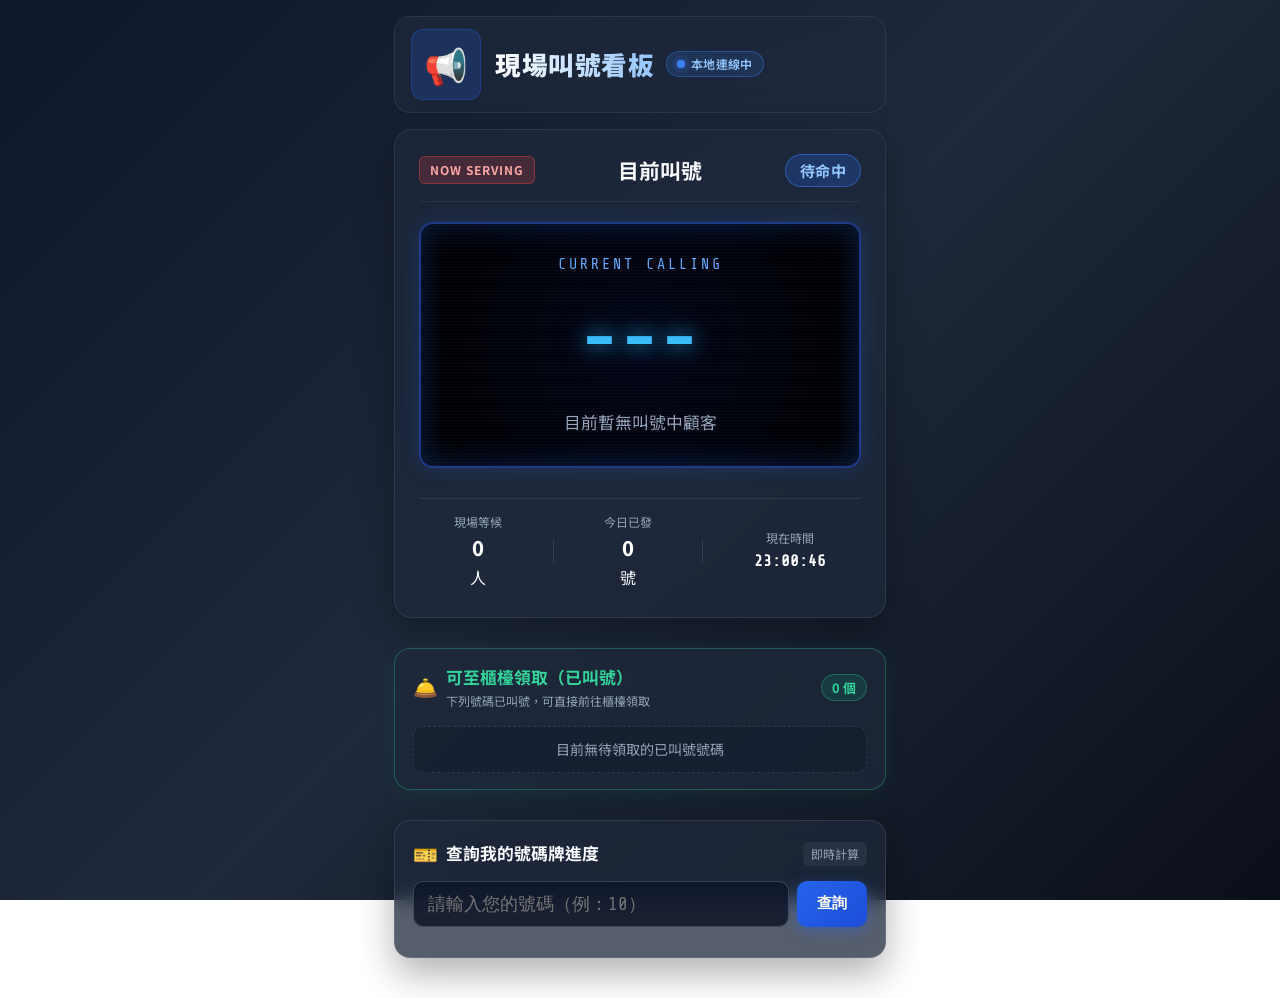
==== commit cc9b423a: "feat(customer): add real-time ready-for-pickup numbers list for called but not-yet-completed tickets" ====
--- a/index.html
+++ b/index.html
@@ -7,7 +7,7 @@
   <meta http-equiv="Pragma" content="no-cache">
   <meta http-equiv="Expires" content="0">
   <title>現場叫號看板</title>
-  <link rel="stylesheet" href="style.css?v=2.8">
+  <link rel="stylesheet" href="style.css?v=3.0">
   <link rel="preconnect" href="https://fonts.googleapis.com">
   <link rel="preconnect" href="https://fonts.gstatic.com" crossorigin>
   <link href="https://fonts.googleapis.com/css2?family=Noto+Sans+TC:wght@400;500;700;900&family=Share+Tech+Mono&display=swap" rel="stylesheet">
@@ -64,6 +64,26 @@
         </div>
       </section>
 
+      <!-- 📢 可直接到櫃檯領取（已叫號但尚未更改為好了的號碼） -->
+      <section class="card pickup-ready-card">
+        <div style="display: flex; align-items: center; justify-content: space-between; margin-bottom: 8px;">
+          <div style="display: flex; align-items: center; gap: 8px;">
+            <span style="font-size: 1.25rem;">🛎️</span>
+            <div>
+              <h3 style="font-size: 1.05rem; font-weight: 700; color: #34d399; margin: 0;">可至櫃檯領取（已叫號）</h3>
+              <p style="font-size: 0.75rem; color: #94a3b8; margin: 2px 0 0 0;">下列號碼已叫號，可直接前往櫃檯領取</p>
+            </div>
+          </div>
+          <span id="pickupCountBadge" style="font-size: 0.8rem; font-weight: 700; color: #34d399; background: rgba(16, 185, 129, 0.15); border: 1px solid rgba(52, 211, 153, 0.3); padding: 3px 10px; border-radius: 20px;">
+            0 個
+          </span>
+        </div>
+
+        <div id="pickupNumbersGrid" class="pickup-numbers-grid">
+          <div class="pickup-empty-hint">目前無待領取的已叫號號碼</div>
+        </div>
+      </section>
+
       <!-- 顧客輸入自己的號碼牌，即時計算前面還差幾個人 -->
       <section class="card my-check-card" style="margin-top: 14px; padding: 18px; border-radius: 16px; background: rgba(30, 41, 59, 0.75); backdrop-filter: blur(10px); border: 1.5px solid rgba(255, 255, 255, 0.1);">
         <div style="display: flex; align-items: center; justify-content: space-between; margin-bottom: 12px;">
@@ -95,8 +115,8 @@
     </main>
   </div>
 
-  <script src="config.js?v=2.9"></script>
-  <script src="shared.js?v=2.9"></script>
-  <script src="customer.js?v=2.9"></script>
+  <script src="config.js?v=3.0"></script>
+  <script src="shared.js?v=3.0"></script>
+  <script src="customer.js?v=3.0"></script>
 </body>
 </html>
--- a/style.css
+++ b/style.css
@@ -1448,3 +1448,81 @@
   color: #0f172a !important;
   font-weight: 800;
 }
+
+/* 顧客端：可直接到櫃檯領取（已叫號但未更改狀態為好了的號碼） */
+.pickup-ready-card {
+  margin-top: 14px;
+  padding: 16px 18px;
+  border-radius: 16px;
+  background: rgba(30, 41, 59, 0.75);
+  backdrop-filter: blur(10px);
+  border: 1.5px solid rgba(52, 211, 153, 0.3);
+  box-shadow: 0 4px 20px rgba(16, 185, 129, 0.08);
+}
+
+.pickup-numbers-grid {
+  display: flex;
+  flex-wrap: wrap;
+  gap: 10px;
+  min-height: 44px;
+  align-items: center;
+  margin-top: 8px;
+}
+
+.pickup-pill {
+  display: inline-flex;
+  align-items: center;
+  gap: 8px;
+  padding: 8px 14px;
+  border-radius: 12px;
+  background: linear-gradient(135deg, rgba(16, 185, 129, 0.22), rgba(5, 150, 105, 0.12));
+  border: 1.5px solid #10b981;
+  box-shadow: 0 3px 10px rgba(16, 185, 129, 0.2);
+  transition: all 0.2s ease;
+}
+
+.pickup-pill-num {
+  font-family: var(--font-digital, 'Share Tech Mono', monospace);
+  font-size: 1.35rem;
+  font-weight: 900;
+  color: #34d399;
+  letter-spacing: 1px;
+}
+
+.pickup-pill-tag {
+  font-size: 0.72rem;
+  font-weight: 700;
+  color: #064e3b;
+  background: #34d399;
+  padding: 2px 7px;
+  border-radius: 6px;
+  white-space: nowrap;
+}
+
+/* 若正好是顧客輸入的號碼牌 */
+.pickup-pill.is-mine {
+  border: 2px solid #fbbf24 !important;
+  background: linear-gradient(135deg, rgba(245, 158, 11, 0.35), rgba(217, 119, 6, 0.2)) !important;
+  box-shadow: 0 0 16px rgba(251, 191, 36, 0.6) !important;
+  transform: scale(1.04);
+}
+
+.pickup-pill.is-mine .pickup-pill-num {
+  color: #fbbf24 !important;
+}
+
+.pickup-pill.is-mine .pickup-pill-tag {
+  background: #fbbf24 !important;
+  color: #78350f !important;
+}
+
+.pickup-empty-hint {
+  color: #94a3b8;
+  font-size: 0.88rem;
+  text-align: center;
+  width: 100%;
+  padding: 12px 0;
+  background: rgba(15, 23, 42, 0.4);
+  border-radius: 10px;
+  border: 1px dashed rgba(255, 255, 255, 0.1);
+}
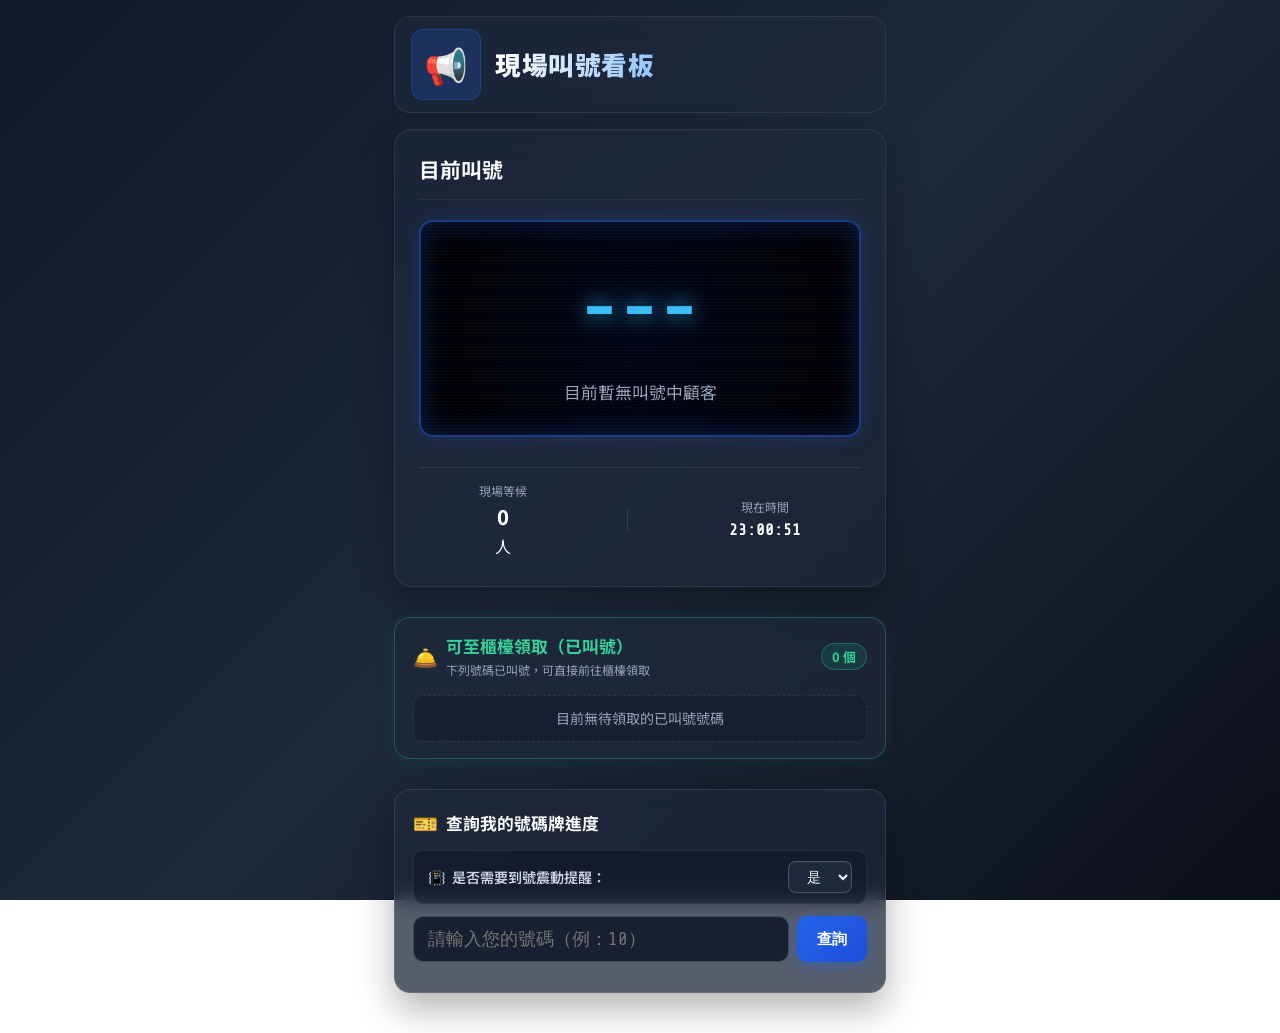
==== commit d46f06c6: "clean(customer): remove local sync badge, now serving, 待命中, 今日已發, 即時計算, and add 是/否 vibration toggle" ====
--- a/index.html
+++ b/index.html
@@ -7,7 +7,7 @@
   <meta http-equiv="Pragma" content="no-cache">
   <meta http-equiv="Expires" content="0">
   <title>現場叫號看板</title>
-  <link rel="stylesheet" href="style.css?v=3.0">
+  <link rel="stylesheet" href="style.css?v=3.1">
   <link rel="preconnect" href="https://fonts.googleapis.com">
   <link rel="preconnect" href="https://fonts.gstatic.com" crossorigin>
   <link href="https://fonts.googleapis.com/css2?family=Noto+Sans+TC:wght@400;500;700;900&family=Share+Tech+Mono&display=swap" rel="stylesheet">
@@ -21,23 +21,20 @@
         <div>
           <div class="brand-title-wrap">
             <h1>現場叫號看板</h1>
-            <span class="cloud-sync-badge local" id="cloudSyncBadge"><span class="dot"></span> 連線中</span>
           </div>
         </div>
       </div>
     </header>
 
     <main class="mobile-main">
-      <!-- 現場叫號看板 (Now Serving) -->
+      <!-- 現場叫號看板 -->
       <section class="card display-card mobile-display-card">
         <div class="card-header">
-          <span class="badge pulse">NOW SERVING</span>
           <h2>目前叫號</h2>
-          <span id="activeCounterBadge" class="counter-pill">1 號櫃檯</span>
+          <span id="activeCounterBadge" class="counter-pill" style="display: none;">1 號櫃檯</span>
         </div>
 
         <div class="display-board">
-          <div class="label-current">CURRENT CALLING</div>
           <div class="calling-number-wrap">
             <span id="currentNumberDisplay" class="calling-number">---</span>
           </div>
@@ -49,12 +46,6 @@
             <span class="stat-p-label">現場等候</span>
             <span class="stat-p-val" id="waitingCountDisplay">0</span>
             <span class="stat-p-unit">人</span>
-          </div>
-          <div class="stat-p-divider"></div>
-          <div class="stat-pill">
-            <span class="stat-p-label">今日已發</span>
-            <span class="stat-p-val" id="totalIssuedDisplay">0</span>
-            <span class="stat-p-unit">號</span>
           </div>
           <div class="stat-p-divider"></div>
           <div class="stat-pill">
@@ -91,7 +82,18 @@
             <span style="font-size: 1.25rem;">🎫</span>
             <h3 style="font-size: 1.05rem; font-weight: 700; color: #f8fafc; margin: 0;">查詢我的號碼牌進度</h3>
           </div>
-          <span style="font-size: 0.75rem; color: #94a3b8; background: rgba(255,255,255,0.06); padding: 3px 8px; border-radius: 6px;">即時計算</span>
+        </div>
+
+        <!-- 是否需要到號震動提醒 (下拉選單只有是跟否) -->
+        <div style="display: flex; align-items: center; justify-content: space-between; background: rgba(15, 23, 42, 0.55); padding: 10px 14px; border-radius: 10px; border: 1px solid rgba(255, 255, 255, 0.08); margin-bottom: 12px;">
+          <label for="needVibrateSelect" style="font-size: 0.88rem; color: #cbd5e1; font-weight: 600; display: flex; align-items: center; gap: 6px;">
+            <span>📳</span>
+            <span>是否需要到號震動提醒：</span>
+          </label>
+          <select id="needVibrateSelect" style="padding: 6px 14px; border-radius: 8px; border: 1px solid rgba(255, 255, 255, 0.2); background: #1e293b; color: #f8fafc; font-size: 0.88rem; outline: none; cursor: pointer;">
+            <option value="yes" selected>是</option>
+            <option value="no">否</option>
+          </select>
         </div>
 
         <div style="display: flex; gap: 8px; margin-bottom: 12px;">
@@ -115,8 +117,8 @@
     </main>
   </div>
 
-  <script src="config.js?v=3.0"></script>
-  <script src="shared.js?v=3.0"></script>
-  <script src="customer.js?v=3.0"></script>
+  <script src="config.js?v=3.1"></script>
+  <script src="shared.js?v=3.1"></script>
+  <script src="customer.js?v=3.1"></script>
 </body>
 </html>
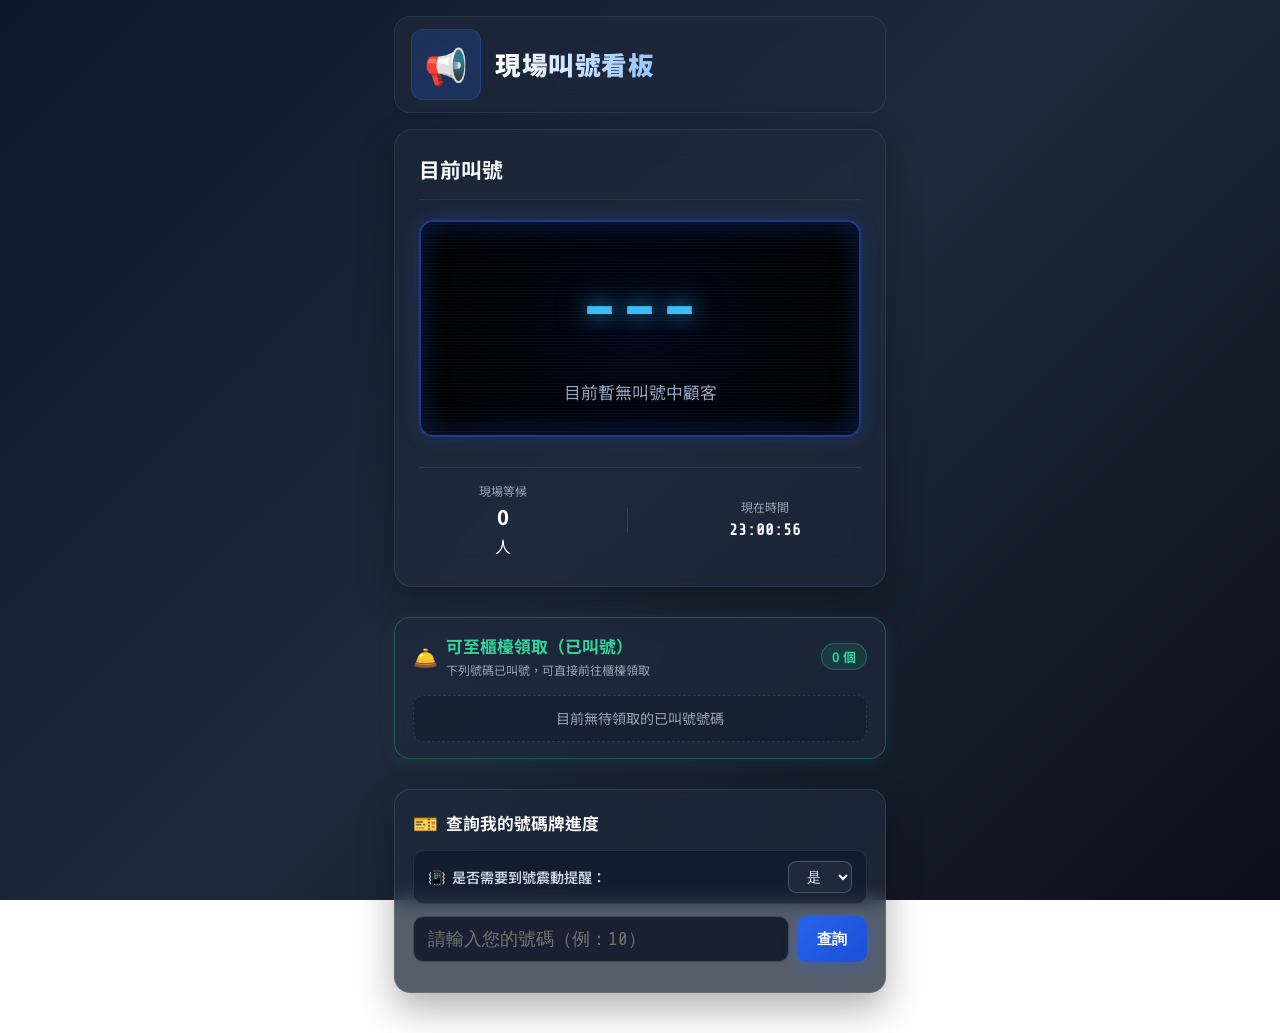
==== commit 7d52dbed: "docs: clean up html comments" ====
--- a/index.html
+++ b/index.html
@@ -75,7 +75,7 @@
         </div>
       </section>
 
-      <!-- 顧客輸入自己的號碼牌，即時計算前面還差幾個人 -->
+      <!-- 顧客輸入自己的號碼牌查詢進度 -->
       <section class="card my-check-card" style="margin-top: 14px; padding: 18px; border-radius: 16px; background: rgba(30, 41, 59, 0.75); backdrop-filter: blur(10px); border: 1.5px solid rgba(255, 255, 255, 0.1);">
         <div style="display: flex; align-items: center; justify-content: space-between; margin-bottom: 12px;">
           <div style="display: flex; align-items: center; gap: 8px;">
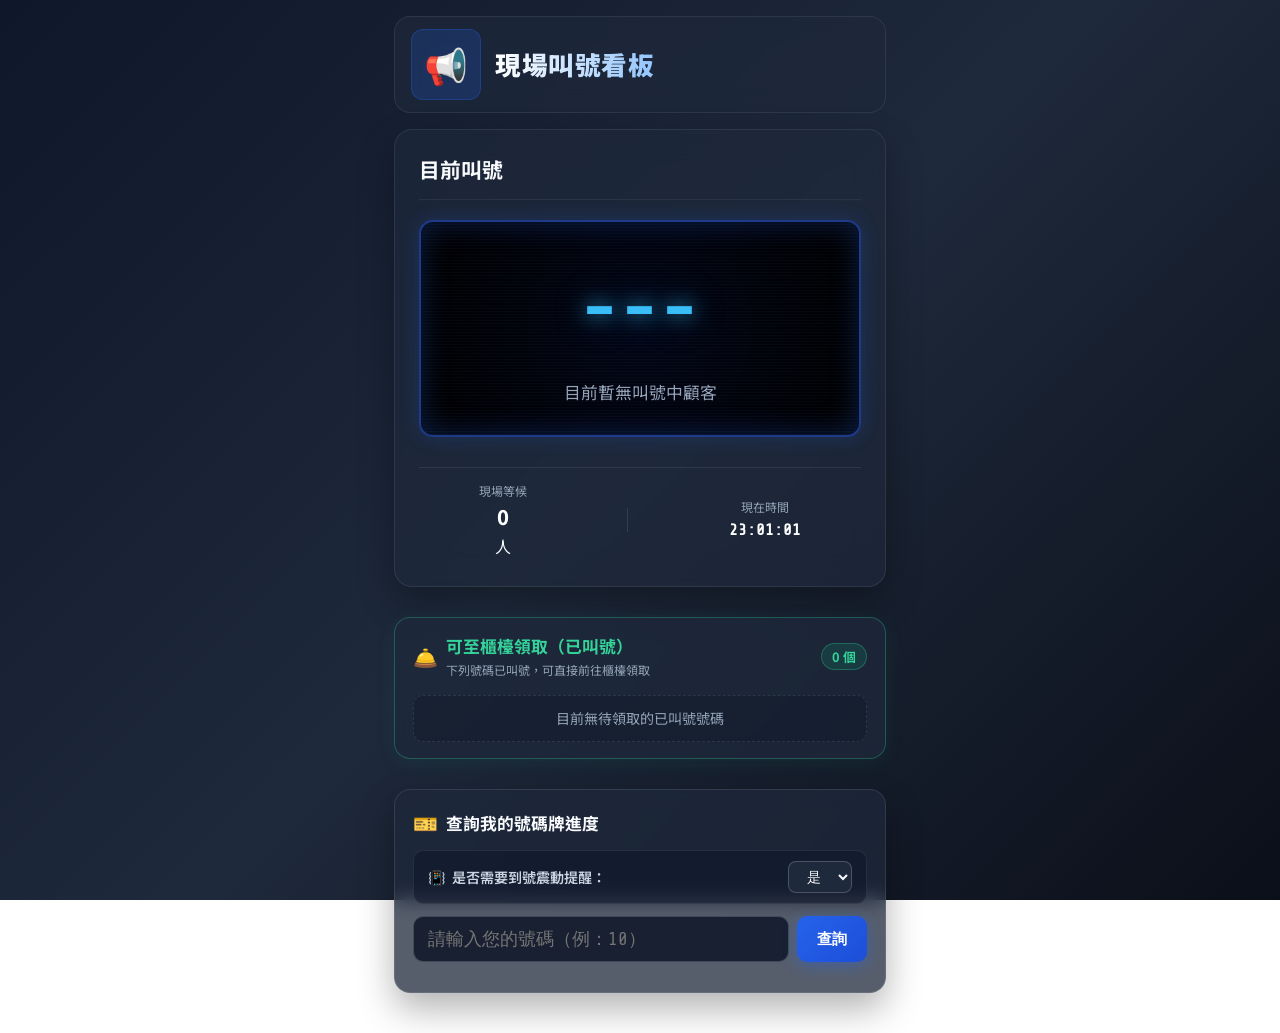
==== commit c0eae270: "fix(admin): prevent empty sheet polling from wiping waiting list and add direct '這號好了' button on eac" ====
--- a/index.html
+++ b/index.html
@@ -117,8 +117,8 @@
     </main>
   </div>
 
-  <script src="config.js?v=3.1"></script>
-  <script src="shared.js?v=3.1"></script>
-  <script src="customer.js?v=3.1"></script>
+  <script src="config.js?v=3.2"></script>
+  <script src="shared.js?v=3.2"></script>
+  <script src="customer.js?v=3.2"></script>
 </body>
 </html>
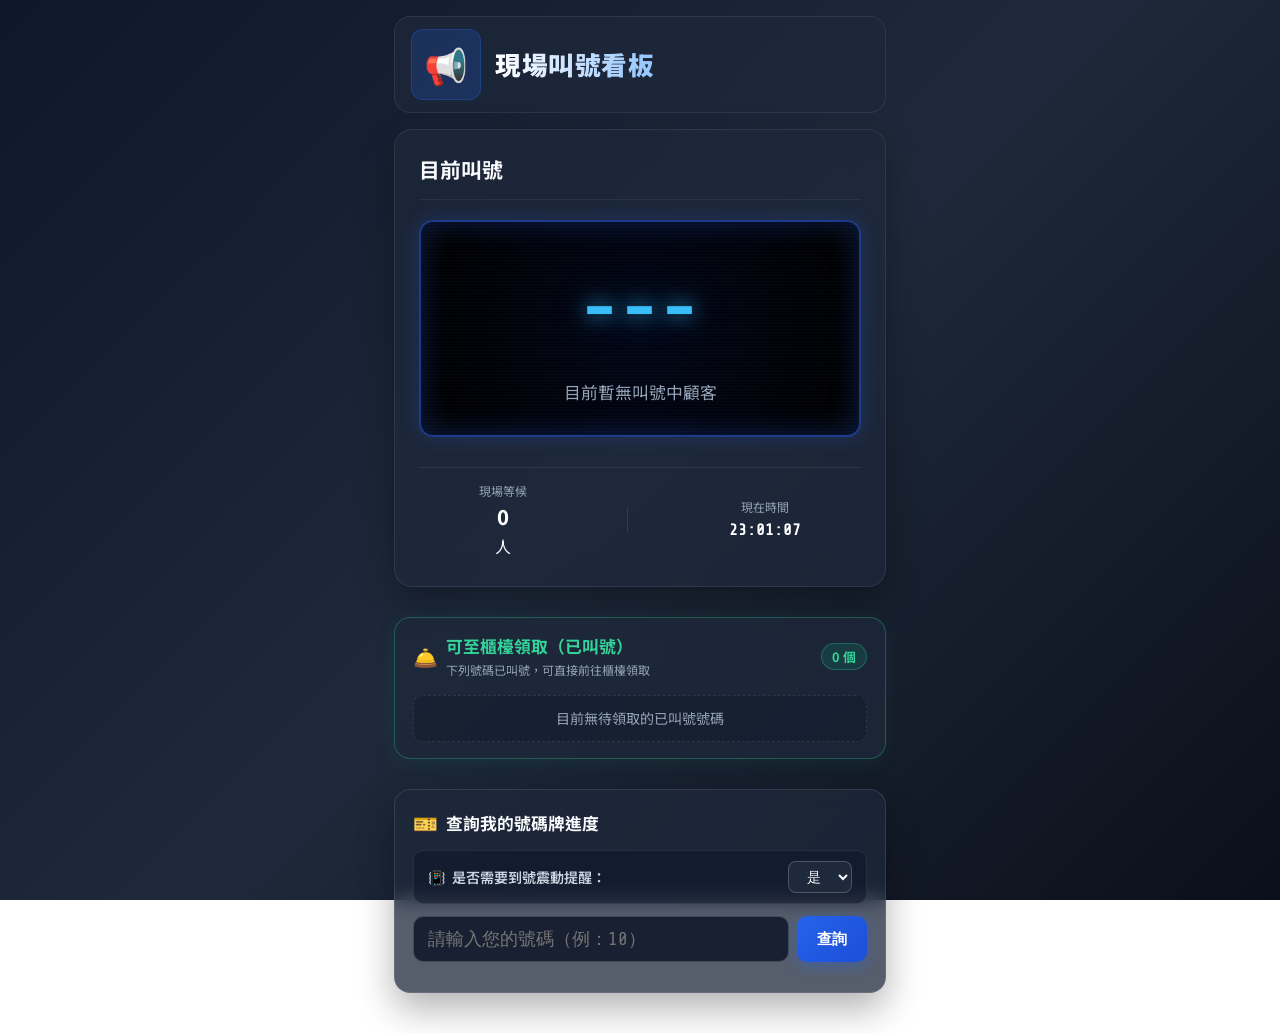
==== commit 4121022b: "feat(cloudflare): add cloudflare worker backend and dual-mode real-time sync" ====
--- a/index.html
+++ b/index.html
@@ -117,8 +117,8 @@
     </main>
   </div>
 
-  <script src="config.js?v=3.2"></script>
-  <script src="shared.js?v=3.2"></script>
-  <script src="customer.js?v=3.2"></script>
+  <script src="config.js?v=3.3"></script>
+  <script src="shared.js?v=3.3"></script>
+  <script src="customer.js?v=3.3"></script>
 </body>
 </html>
